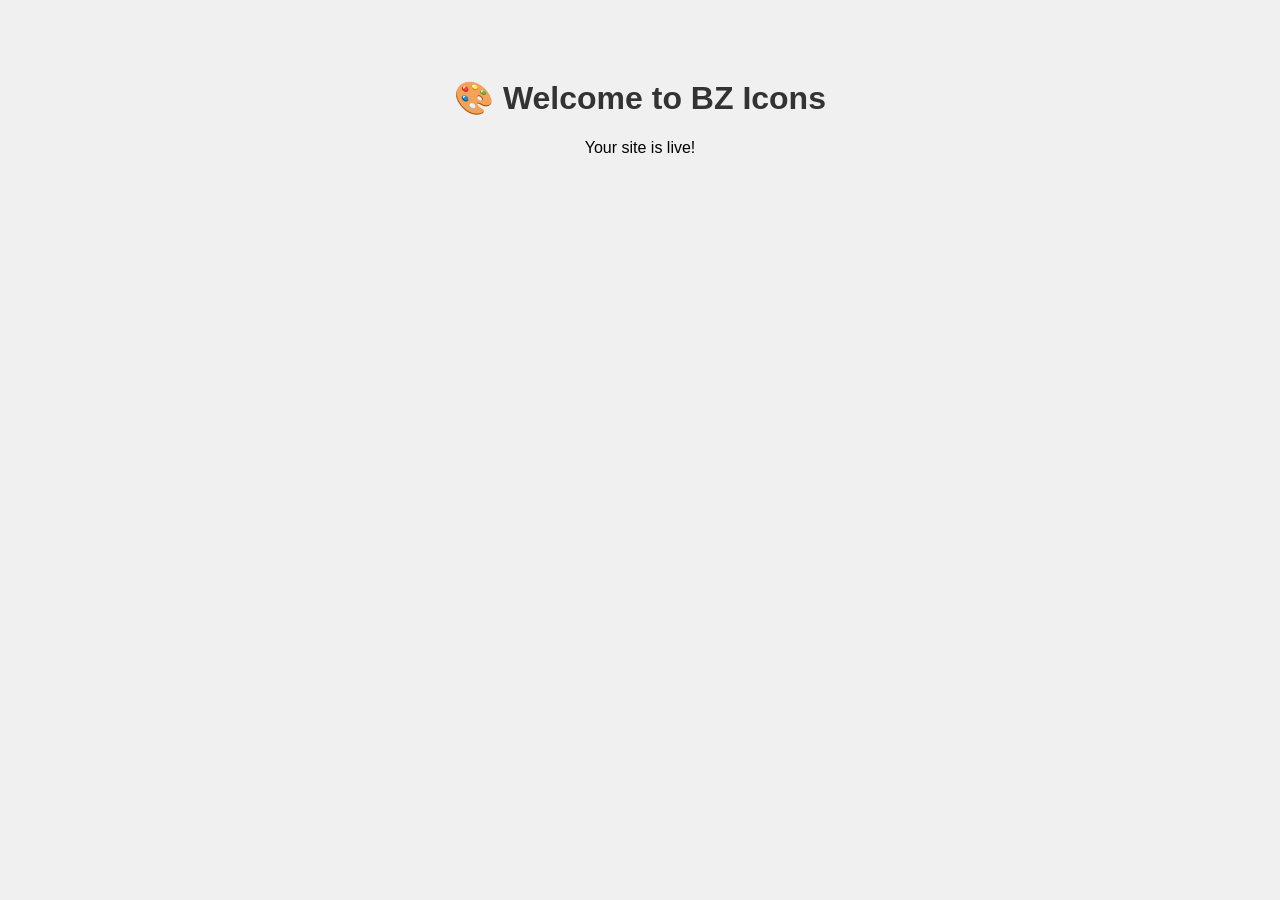
==== index.html @ bcf00e3f "Add initial HTML structure for BZ Icons site" ====
<!DOCTYPE html>
<html>
<head>
    <title>BZ Icons</title>
    <style>
        body {
            font-family: Arial, sans-serif;
            text-align: center;
            padding: 50px;
            background: #f0f0f0;
        }
        h1 { color: #333; }
    </style>
</head>
<body>
    <h1>🎨 Welcome to BZ Icons</h1>
    <p>Your site is live!</p>
</body>
</html>
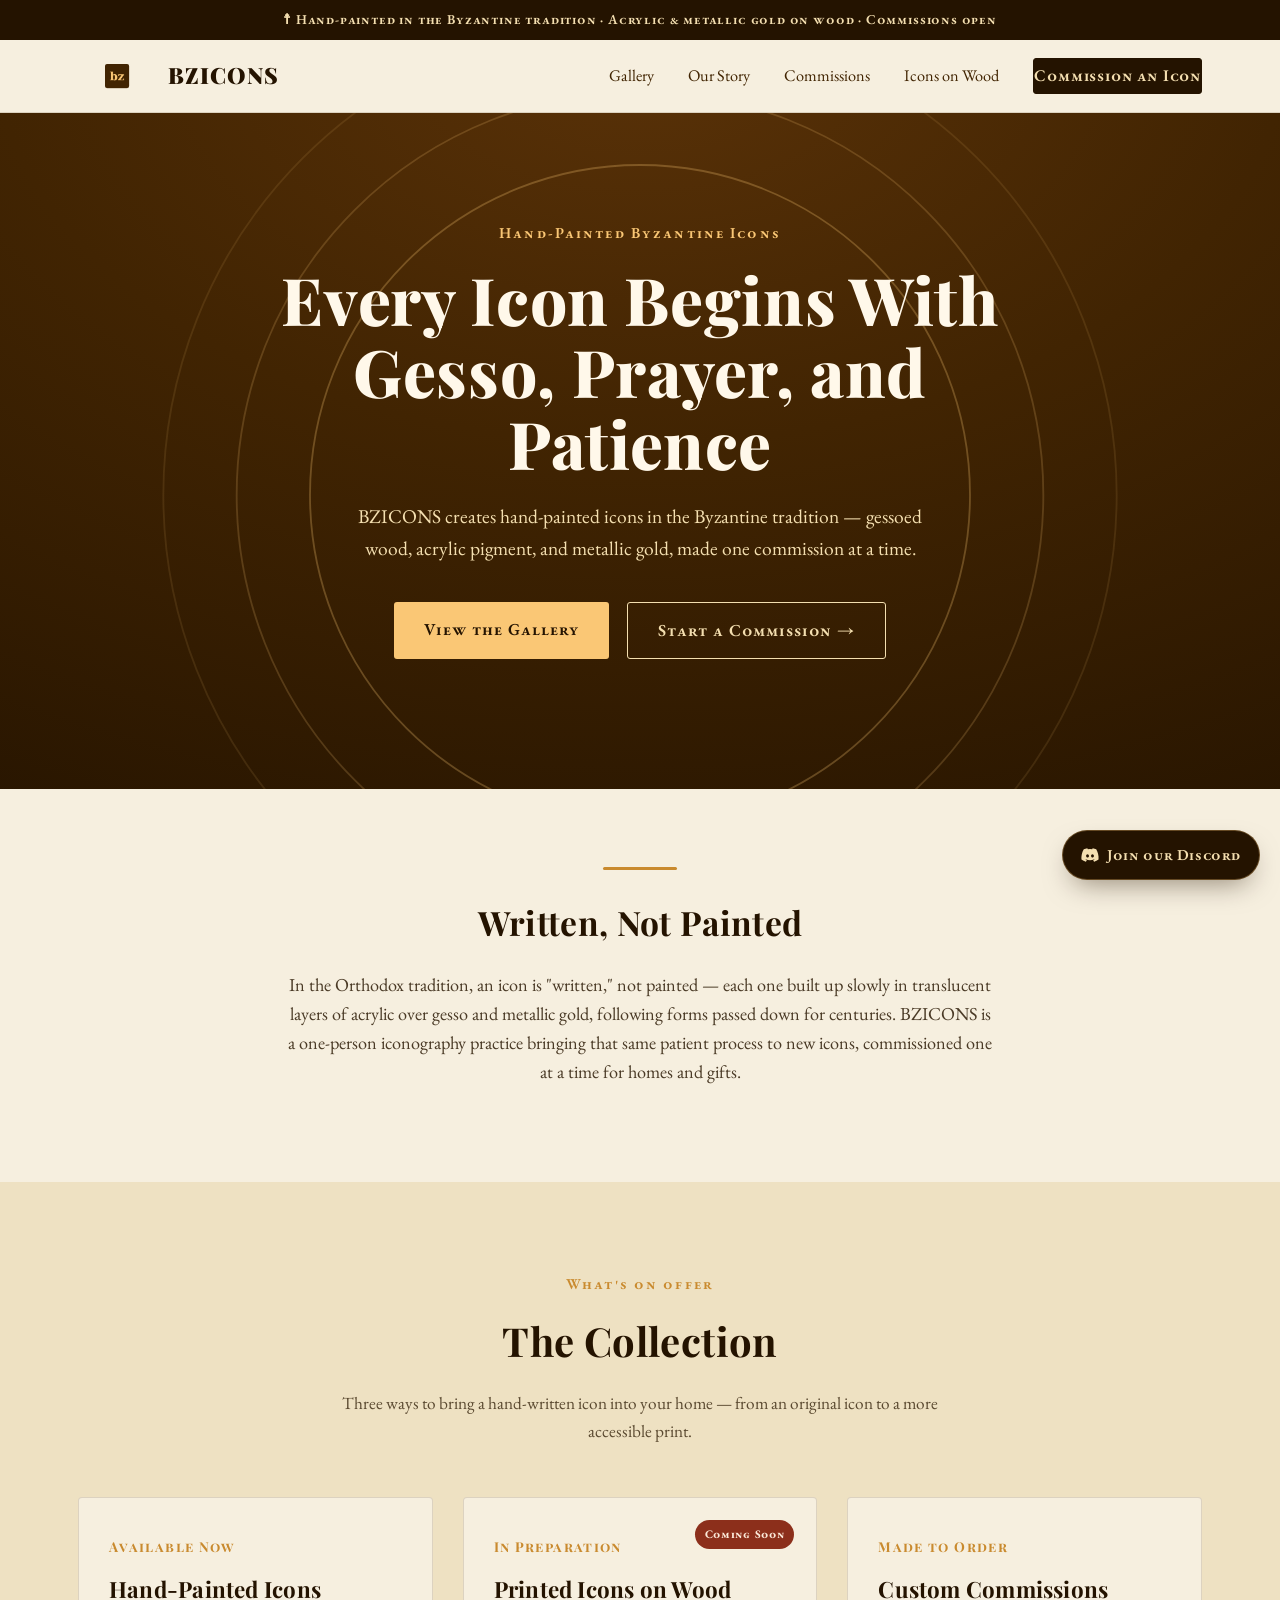
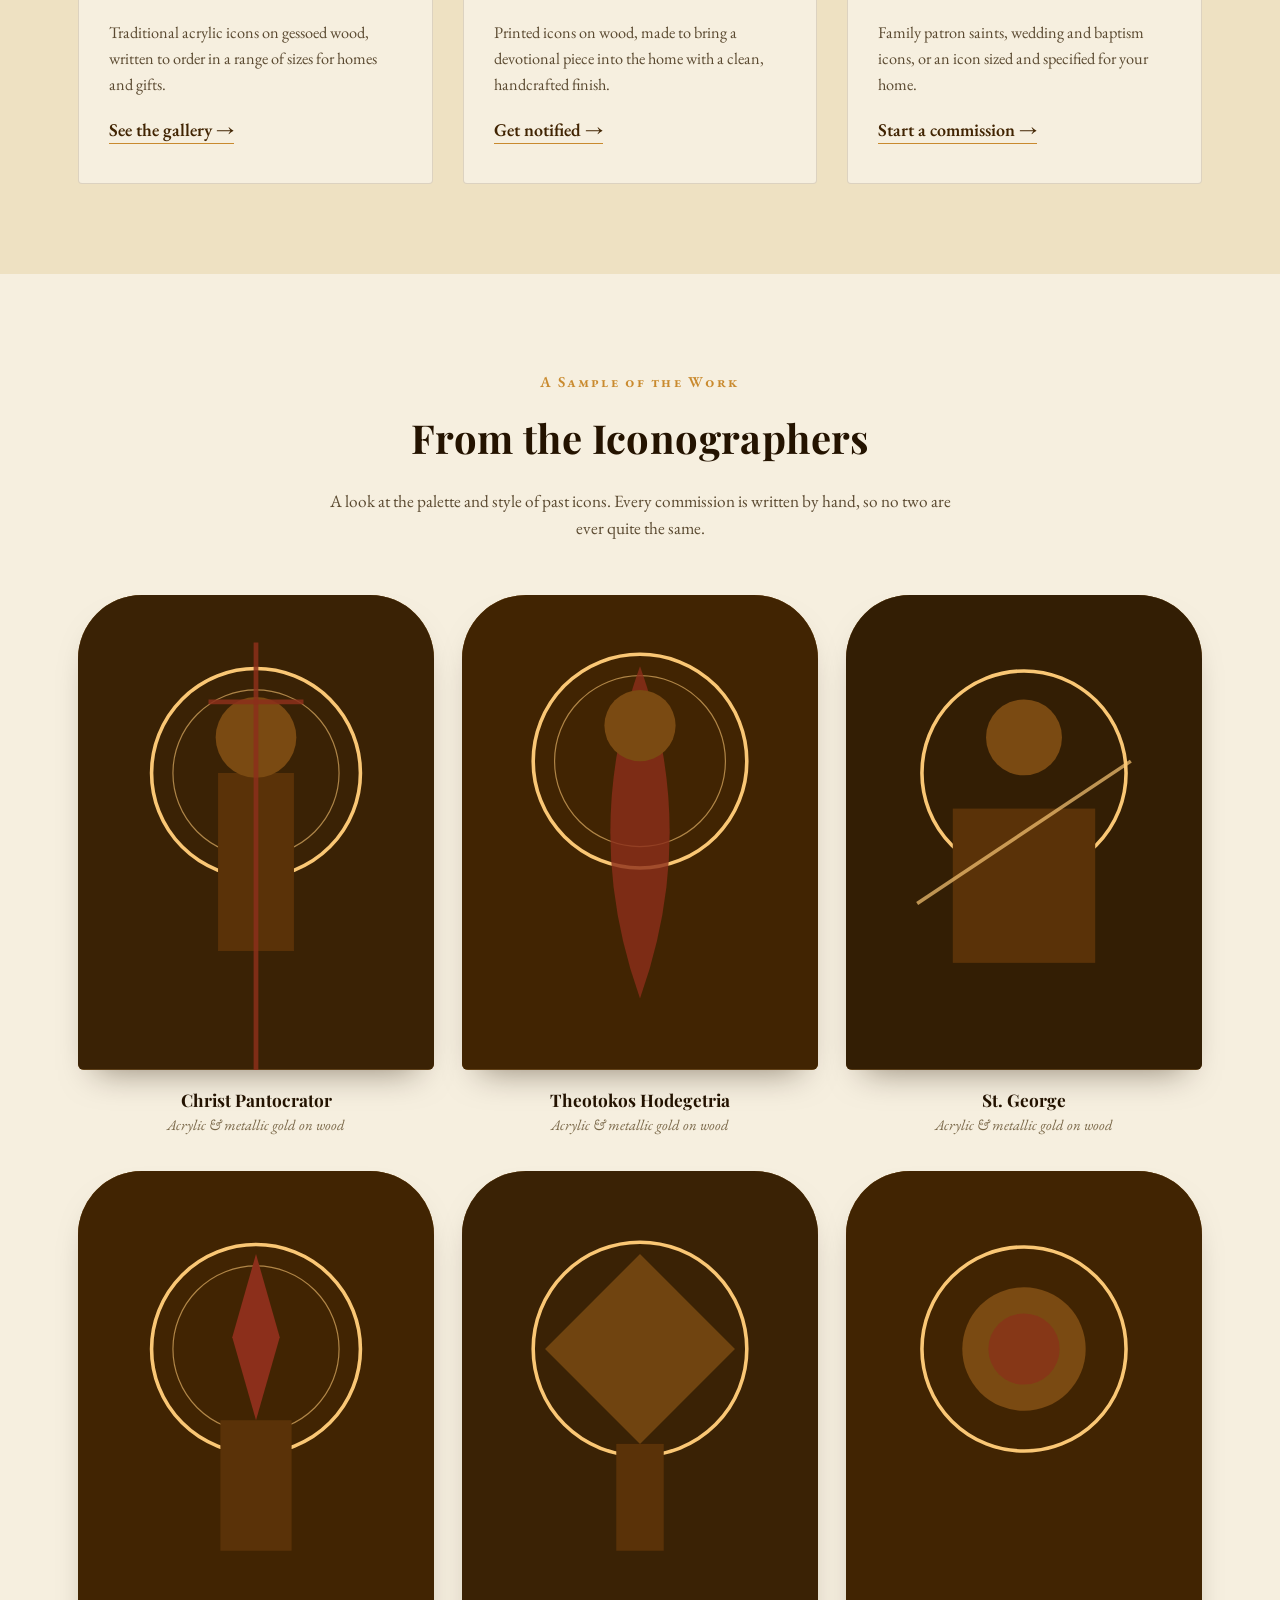
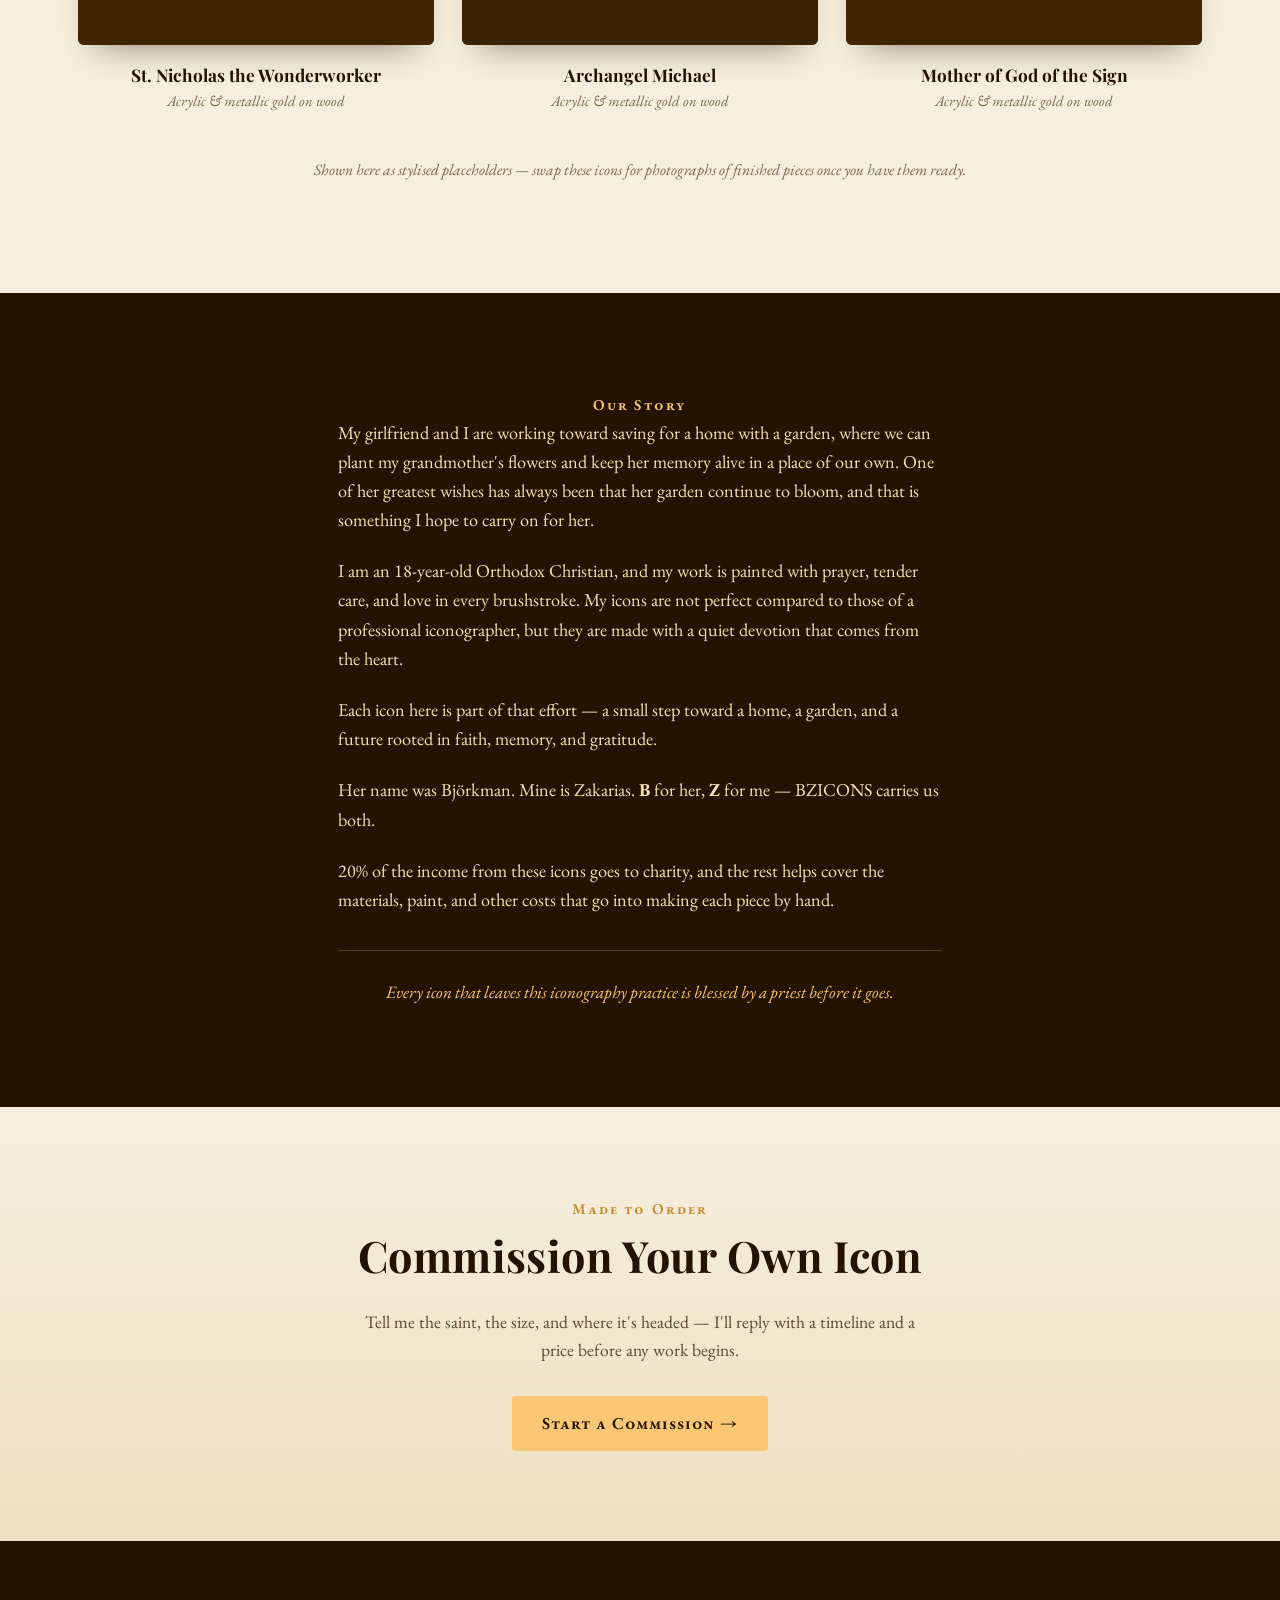
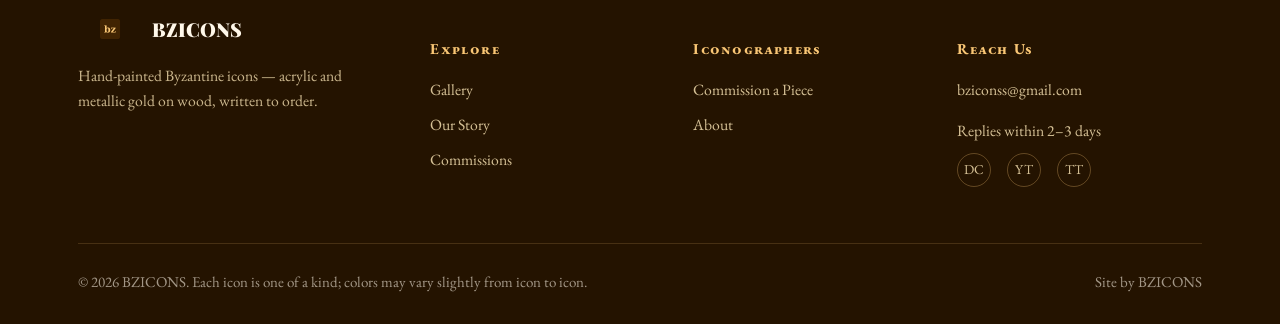
==== commit 255b21c7: "Add files via upload" ====
--- a/index.html
+++ b/index.html
@@ -1,19 +1,285 @@
 <!DOCTYPE html>
-<html>
+<html lang="en">
 <head>
-    <title>BZ Icons</title>
-    <style>
-        body {
-            font-family: Arial, sans-serif;
-            text-align: center;
-            padding: 50px;
-            background: #f0f0f0;
-        }
-        h1 { color: #333; }
-    </style>
+<meta charset="UTF-8">
+<meta name="viewport" content="width=device-width, initial-scale=1.0">
+<title>BZICONS — Hand-Painted Byzantine Icons</title>
+<meta name="description" content="BZICONS creates hand-painted icons in the Byzantine tradition — gessoed wood panels, acrylic, and metallic gold, made one commission at a time.">
+<link rel="icon" href="[data-uri]">
+<link rel="preconnect" href="https://fonts.googleapis.com">
+<link rel="preconnect" href="https://fonts.gstatic.com" crossorigin>
+<link href="https://fonts.googleapis.com/css2?family=Playfair+Display:wght@600;700;800;900&family=EB+Garamond:ital,wght@0,400;0,500;0,600;1,400&display=swap" rel="stylesheet">
+<link rel="stylesheet" href="styles.css">
 </head>
 <body>
-    <h1>🎨 Welcome to BZ Icons</h1>
-    <p>Your site is live!</p>
+
+<div class="announce">☨ Hand-painted in the Byzantine tradition · Acrylic &amp; metallic gold on wood · Commissions open</div>
+
+<header>
+  <div class="nav wrap">
+    <a href="#top" class="brand">
+      <img src="[data-uri]" alt="BZICONS mark">
+      <span class="brand-text">BZICONS</span>
+    </a>
+    <nav class="links" id="navLinks">
+      <a href="#gallery">Gallery</a>
+      <a href="#craft">Our Story</a>
+      <a href="#collection">Commissions</a>
+      <a href="#wood">Icons on Wood</a>
+      <a href="commission.html" class="cta-btn cta">Commission an Icon</a>
+    </nav>
+    <button class="menu-toggle" id="menuToggle" aria-label="Toggle menu"><span></span><span></span><span></span></button>
+  </div>
+</header>
+
+<section class="hero" id="top">
+  <svg class="halo" viewBox="0 0 600 600" xmlns="http://www.w3.org/2000/svg" aria-hidden="true">
+    <g stroke="#fac775" stroke-width="1" fill="none">
+      <circle cx="300" cy="300" r="180" opacity="0.5"/>
+      <circle cx="300" cy="300" r="220" opacity="0.35"/>
+      <circle cx="300" cy="300" r="260" opacity="0.2"/>
+    </g>
+    <g stroke="#fac775" stroke-width="1.4" opacity="0.55">
+      <!-- radiating rays -->
+    </g>
+    <script></script>
+  </svg>
+  <div class="hero-inner">
+    <div class="eyebrow">Hand-Painted Byzantine Icons</div>
+    <h1>Every Icon Begins With<br>Gesso, Prayer, and Patience</h1>
+    <p class="lead">BZICONS creates hand-painted icons in the Byzantine tradition — gessoed wood, acrylic pigment, and metallic gold, made one commission at a time.</p>
+    <div class="hero-ctas">
+      <a href="#gallery" class="btn btn-gold">View the Gallery</a>
+      <a href="commission.html" class="btn btn-outline">Start a Commission →</a>
+    </div>
+  </div>
+</section>
+
+<section class="intro reveal">
+  <div class="wrap">
+    <div class="signature-rule"></div>
+    <h2>Written, Not Painted</h2>
+    <p>In the Orthodox tradition, an icon is "written," not painted — each one built up slowly in translucent layers of acrylic over gesso and metallic gold, following forms passed down for centuries. BZICONS is a one-person iconography practice bringing that same patient process to new icons, commissioned one at a time for homes and gifts.</p>
+  </div>
+</section>
+
+<section class="collection" id="collection">
+  <div class="wrap">
+    <div class="section-head reveal">
+      <div class="eyebrow">What's on offer</div>
+      <h2>The Collection</h2>
+      <p>Three ways to bring a hand-written icon into your home — from an original icon to a more accessible print.</p>
+    </div>
+    <div class="cards">
+      <div class="card reveal">
+        <div class="num">Available Now</div>
+        <h3>Hand-Painted Icons</h3>
+        <p>Traditional acrylic icons on gessoed wood, written to order in a range of sizes for homes and gifts.</p>
+        <a href="#gallery" class="more">See the gallery →</a>
+      </div>
+      <div class="card reveal" id="wood">
+        <span class="badge">Coming Soon</span>
+        <div class="num">In Preparation</div>
+        <h3>Printed Icons on Wood</h3>
+        <p>Printed icons on wood, made to bring a devotional piece into the home with a clean, handcrafted finish.</p>
+        <a href="#contact" class="more">Get notified →</a>
+      </div>
+      <div class="card reveal">
+        <div class="num">Made to Order</div>
+        <h3>Custom Commissions</h3>
+        <p>Family patron saints, wedding and baptism icons, or an icon sized and specified for your home.</p>
+        <a href="commission.html" class="more">Start a commission →</a>
+      </div>
+    </div>
+  </div>
+</section>
+
+<section class="gallery" id="gallery">
+  <div class="wrap">
+    <div class="section-head reveal">
+      <div class="eyebrow">A Sample of the Work</div>
+      <h2>From the Iconographers</h2>
+      <p>A look at the palette and style of past icons. Every commission is written by hand, so no two are ever quite the same.</p>
+    </div>
+    <div class="gallery-grid">
+
+      <div class="panel reveal">
+        <div class="panel-frame">
+          <svg viewBox="0 0 300 400" xmlns="http://www.w3.org/2000/svg">
+            <rect width="300" height="400" fill="#3a2205"/>
+            <circle cx="150" cy="150" r="88" fill="none" stroke="#fac775" stroke-width="3"/>
+            <circle cx="150" cy="150" r="70" fill="none" stroke="#fac775" stroke-width="1" opacity=".6"/>
+            <rect x="118" y="150" width="64" height="150" fill="#5a3208"/>
+            <circle cx="150" cy="120" r="34" fill="#7a4a12"/>
+            <path d="M150 40 V440" stroke="#8c2f1b" stroke-width="4" opacity=".85"/>
+            <path d="M110 90 H190" stroke="#8c2f1b" stroke-width="4" opacity=".85"/>
+          </svg>
+        </div>
+        <div class="panel-cap">
+          <div class="name">Christ Pantocrator</div>
+          <div class="med">Acrylic &amp; metallic gold on wood</div>
+        </div>
+      </div>
+
+      <div class="panel reveal">
+        <div class="panel-frame">
+          <svg viewBox="0 0 300 400" xmlns="http://www.w3.org/2000/svg">
+            <rect width="300" height="400" fill="#412402"/>
+            <circle cx="150" cy="140" r="90" fill="none" stroke="#fac775" stroke-width="3"/>
+            <circle cx="150" cy="140" r="72" fill="none" stroke="#fac775" stroke-width="1" opacity=".6"/>
+            <path d="M150 60 Q100 200 150 340 Q200 200 150 60 Z" fill="#8c2f1b" opacity=".8"/>
+            <circle cx="150" cy="110" r="30" fill="#7a4a12"/>
+          </svg>
+        </div>
+        <div class="panel-cap">
+          <div class="name">Theotokos Hodegetria</div>
+          <div class="med">Acrylic &amp; metallic gold on wood</div>
+        </div>
+      </div>
+
+      <div class="panel reveal">
+        <div class="panel-frame">
+          <svg viewBox="0 0 300 400" xmlns="http://www.w3.org/2000/svg">
+            <rect width="300" height="400" fill="#331e04"/>
+            <circle cx="150" cy="150" r="86" fill="none" stroke="#fac775" stroke-width="3"/>
+            <rect x="90" y="180" width="120" height="130" fill="#5a3208"/>
+            <circle cx="150" cy="120" r="32" fill="#7a4a12"/>
+            <path d="M60 260 L240 140" stroke="#fac775" stroke-width="3" opacity=".7"/>
+          </svg>
+        </div>
+        <div class="panel-cap">
+          <div class="name">St. George</div>
+          <div class="med">Acrylic &amp; metallic gold on wood</div>
+        </div>
+      </div>
+
+      <div class="panel reveal">
+        <div class="panel-frame">
+          <svg viewBox="0 0 300 400" xmlns="http://www.w3.org/2000/svg">
+            <rect width="300" height="400" fill="#412402"/>
+            <circle cx="150" cy="150" r="88" fill="none" stroke="#fac775" stroke-width="3"/>
+            <circle cx="150" cy="150" r="70" fill="none" stroke="#fac775" stroke-width="1" opacity=".6"/>
+            <path d="M150 70 L170 140 L150 210 L130 140 Z" fill="#8c2f1b"/>
+            <rect x="120" y="210" width="60" height="110" fill="#5a3208"/>
+          </svg>
+        </div>
+        <div class="panel-cap">
+          <div class="name">St. Nicholas the Wonderworker</div>
+          <div class="med">Acrylic &amp; metallic gold on wood</div>
+        </div>
+      </div>
+
+      <div class="panel reveal">
+        <div class="panel-frame">
+          <svg viewBox="0 0 300 400" xmlns="http://www.w3.org/2000/svg">
+            <rect width="300" height="400" fill="#3a2205"/>
+            <circle cx="150" cy="150" r="90" fill="none" stroke="#fac775" stroke-width="3"/>
+            <path d="M150 70 L230 150 L150 230 L70 150 Z" fill="#7a4a12" opacity=".85"/>
+            <rect x="130" y="230" width="40" height="90" fill="#5a3208"/>
+          </svg>
+        </div>
+        <div class="panel-cap">
+          <div class="name">Archangel Michael</div>
+          <div class="med">Acrylic &amp; metallic gold on wood</div>
+        </div>
+      </div>
+
+      <div class="panel reveal">
+        <div class="panel-frame">
+          <svg viewBox="0 0 300 400" xmlns="http://www.w3.org/2000/svg">
+            <rect width="300" height="400" fill="#412402"/>
+            <circle cx="150" cy="150" r="86" fill="none" stroke="#fac775" stroke-width="3"/>
+            <circle cx="150" cy="150" r="52" fill="#7a4a12"/>
+            <circle cx="150" cy="150" r="30" fill="#8c2f1b" opacity=".7"/>
+          </svg>
+        </div>
+        <div class="panel-cap">
+          <div class="name">Mother of God of the Sign</div>
+          <div class="med">Acrylic &amp; metallic gold on wood</div>
+        </div>
+      </div>
+
+    </div>
+    <p class="gallery-note">Shown here as stylised placeholders — swap these icons for photographs of finished pieces once you have them ready.</p>
+  </div>
+</section>
+
+<section class="story reveal" id="craft">
+  <div class="wrap story-inner">
+    <div class="eyebrow">Our Story</div>
+    <p>My girlfriend and I are working toward saving for a home with a garden, where we can plant my grandmother's flowers and keep her memory alive in a place of our own. One of her greatest wishes has always been that her garden continue to bloom, and that is something I hope to carry on for her.</p>
+    <p>I am an 18-year-old Orthodox Christian, and my work is painted with prayer, tender care, and love in every brushstroke. My icons are not perfect compared to those of a professional iconographer, but they are made with a quiet devotion that comes from the heart.</p>
+    <p>Each icon here is part of that effort — a small step toward a home, a garden, and a future rooted in faith, memory, and gratitude.</p>
+    <p>Her name was Björkman. Mine is Zakarias. <strong>B</strong> for her, <strong>Z</strong> for me — BZICONS carries us both.</p>
+    <p>20% of the income from these icons goes to charity, and the rest helps cover the materials, paint, and other costs that go into making each piece by hand.</p>
+    <div class="story-blessing">Every icon that leaves this iconography practice is blessed by a priest before it goes.</div>
+  </div>
+</section>
+
+<section class="commission reveal" id="commission">
+  <div class="wrap">
+    <div class="eyebrow">Made to Order</div>
+    <h2>Commission Your Own Icon</h2>
+    <p>Tell me the saint, the size, and where it's headed — I'll reply with a timeline and a price before any work begins.</p>
+    <a href="commission.html" class="btn btn-gold">Start a Commission →</a>
+  </div>
+</section>
+
+<footer>
+  <div class="wrap">
+    <div class="foot-grid">
+      <div>
+        <div class="foot-brand">
+          <img src="[data-uri]" alt="BZICONS mark">
+          <span>BZICONS</span>
+        </div>
+        <p class="foot-desc">Hand-painted Byzantine icons — acrylic and metallic gold on wood, written to order.</p>
+      </div>
+      <div class="foot-col">
+        <h5>Explore</h5>
+        <a href="#gallery">Gallery</a>
+        <a href="#craft">Our Story</a>
+        <a href="#collection">Commissions</a>
+      </div>
+      <div class="foot-col">
+        <h5>Iconographers</h5>
+        <a href="commission.html">Commission a Piece</a>
+        <a href="#top">About</a>
+      </div>
+      <div class="foot-col">
+        <h5>Reach Us</h5>
+        <p>bziconss@gmail.com</p>
+        <p>Replies within 2–3 days</p>
+        <div class="social">
+          <a href="https://discord.gg/f4q5S5WsaD" aria-label="Discord" target="_blank" rel="noopener">DC</a>
+          <a href="https://www.youtube.com/@BZicons" aria-label="YouTube" target="_blank" rel="noopener">YT</a>
+          <a href="https://www.tiktok.com/@bzicons" aria-label="TikTok" target="_blank" rel="noopener">TT</a>
+        </div>
+      </div>
+    </div>
+    <div class="foot-bottom">
+      <small>© 2026 BZICONS. Each icon is one of a kind; colors may vary slightly from icon to icon.</small>
+      <small>Site by BZICONS</small>
+    </div>
+  </div>
+</footer>
+
+<a href="https://discord.gg/f4q5S5WsaD" class="discord-badge" target="_blank" rel="noopener" aria-label="Join our Discord">
+  <svg viewBox="0 0 24 24" fill="currentColor" aria-hidden="true"><path d="M20.3 4.4A19.8 19.8 0 0 0 15.6 3c-.2.4-.5.9-.7 1.3a18.3 18.3 0 0 0-5.8 0A9 9 0 0 0 8.4 3a19.7 19.7 0 0 0-4.7 1.4C1 9 .3 13.5.6 18a20 20 0 0 0 5.9 3c.5-.6.9-1.3 1.2-2a13 13 0 0 1-1.9-.9l.5-.4a14.2 14.2 0 0 0 11.4 0l.5.4c-.6.4-1.2.6-1.9.9.3.7.7 1.4 1.2 2a20 20 0 0 0 5.9-3c.4-5.2-.9-9.7-3.1-13.6ZM8.7 15.3c-1 0-1.9-1-1.9-2.1s.8-2.1 1.9-2.1c1 0 1.9 1 1.9 2.1 0 1.2-.8 2.1-1.9 2.1Zm6.6 0c-1 0-1.9-1-1.9-2.1s.8-2.1 1.9-2.1c1 0 1.9 1 1.9 2.1 0 1.2-.9 2.1-1.9 2.1Z"/></svg>
+  <span>Join our Discord</span>
+</a>
+
+<script>
+  const toggle = document.getElementById('menuToggle');
+  const links = document.getElementById('navLinks');
+  toggle.addEventListener('click', () => links.classList.toggle('open'));
+  links.querySelectorAll('a').forEach(a => a.addEventListener('click', () => links.classList.remove('open')));
+
+  const io = new IntersectionObserver((entries) => {
+    entries.forEach(e => { if(e.isIntersecting){ e.target.classList.add('in'); io.unobserve(e.target); } });
+  }, {threshold: .15});
+  document.querySelectorAll('.reveal').forEach(el => io.observe(el));
+</script>
+
 </body>
 </html>
--- a/styles.css
+++ b/styles.css
@@ -0,0 +1,457 @@
+:root{
+    --umber-dark:#241300;
+    --umber:#412402;
+    --umber-soft:#5a3208;
+    --gold:#fac775;
+    --gold-deep:#c98a2e;
+    --gold-pale:#f4dfb0;
+    --parchment:#f6efdf;
+    --parchment-dim:#eee1c2;
+    --ink:#2a2014;
+    --cinnabar:#8c2f1b;
+    --shadow: 0 20px 50px -20px rgba(36,19,0,.45);
+  }
+
+  *{box-sizing:border-box;}
+  html{scroll-behavior:smooth;}
+  body{
+    margin:0;
+    background:var(--parchment);
+    color:var(--ink);
+    font-family:'EB Garamond', Georgia, serif;
+    font-size:18px;
+    line-height:1.6;
+    -webkit-font-smoothing:antialiased;
+  }
+  h1,h2,h3{
+    font-family:'Playfair Display', Georgia, serif;
+    margin:0;
+    color:var(--umber-dark);
+    letter-spacing:.01em;
+  }
+  a{color:inherit;text-decoration:none;}
+  img{max-width:100%;display:block;}
+  .wrap{max-width:1180px;margin:0 auto;padding:0 28px;}
+  .eyebrow{
+    font-family:'EB Garamond', serif;
+    font-variant:small-caps;
+    letter-spacing:.14em;
+    font-weight:600;
+    color:var(--gold-deep);
+    font-size:.95rem;
+  }
+  ::selection{background:var(--gold-pale);}
+  @media (prefers-reduced-motion: reduce){
+    *{animation-duration:0.001ms !important; animation-iteration-count:1 !important; transition-duration:0.001ms !important; scroll-behavior:auto !important;}
+  }
+
+  /* ===== Announcement bar ===== */
+  .announce{
+    background:var(--umber-dark);
+    color:var(--gold-pale);
+    text-align:center;
+    font-size:.85rem;
+    letter-spacing:.06em;
+    padding:9px 16px;
+    font-variant:small-caps;
+    font-weight:600;
+  }
+
+  /* ===== Header ===== */
+  header{
+    position:sticky; top:0; z-index:50;
+    background:rgba(246,239,223,.92);
+    backdrop-filter:blur(8px);
+    border-bottom:1px solid rgba(65,36,2,.14);
+  }
+  .nav{
+    display:flex; align-items:center; justify-content:space-between;
+    padding:14px 28px;
+  }
+  .brand{display:flex; align-items:center; gap:12px;}
+  .brand img{height:44px; width:auto;}
+  .brand-text{
+    font-family:'Playfair Display', serif;
+    font-weight:900;
+    font-size:1.4rem;
+    letter-spacing:.04em;
+    color:var(--umber-dark);
+  }
+  nav.links{display:flex; align-items:center; gap:34px;}
+  nav.links a{
+    font-size:1.02rem;
+    color:var(--umber);
+    position:relative;
+    padding:4px 0;
+  }
+  nav.links a:not(.cta)::after{
+    content:'';
+    position:absolute; left:0; bottom:-2px;
+    width:0; height:1.5px; background:var(--gold-deep);
+    transition:width .25s ease;
+  }
+  nav.links a:not(.cta):hover::after{width:100%;}
+  .cta-btn{
+    background:var(--umber-dark);
+    color:var(--gold-pale) !important;
+    padding:11px 22px;
+    border-radius:3px;
+    font-variant:small-caps;
+    letter-spacing:.05em;
+    font-weight:600;
+    border:1px solid var(--umber-dark);
+    transition:background .2s, color .2s;
+    white-space:nowrap;
+  }
+  .cta-btn:hover{background:transparent; color:var(--umber-dark) !important;}
+  .menu-toggle{display:none; background:none; border:none; cursor:pointer; padding:6px;}
+  .menu-toggle span{display:block; width:26px; height:2px; background:var(--umber-dark); margin:5px 0;}
+
+  /* ===== Hero ===== */
+  .hero{
+    position:relative;
+    background:radial-gradient(120% 140% at 50% -10%, #5a3208 0%, var(--umber) 42%, var(--umber-dark) 100%);
+    color:var(--parchment);
+    overflow:hidden;
+    padding:108px 28px 130px;
+    text-align:center;
+  }
+  .halo{
+    position:absolute;
+    top:50%; left:50%;
+    width:min(1100px, 160vw); height:min(1100px, 160vw);
+    transform:translate(-50%,-46%);
+    z-index:0;
+    opacity:.55;
+    animation:spin 140s linear infinite;
+  }
+  @keyframes spin{ to{ transform:translate(-50%,-46%) rotate(360deg);} }
+  .hero-inner{position:relative; z-index:2; max-width:760px; margin:0 auto;}
+  .hero .eyebrow{color:var(--gold);}
+  .hero h1{
+    font-size:clamp(2.4rem, 5.4vw, 4.1rem);
+    font-weight:800;
+    line-height:1.1;
+    margin:18px 0 22px;
+    color:#fff8ea;
+  }
+  .hero p.lead{
+    font-size:1.22rem;
+    color:var(--gold-pale);
+    max-width:600px;
+    margin:0 auto 38px;
+  }
+  .hero-ctas{display:flex; gap:18px; justify-content:center; flex-wrap:wrap;}
+  .btn{
+    display:inline-block;
+    padding:14px 30px;
+    border-radius:3px;
+    font-variant:small-caps;
+    letter-spacing:.06em;
+    font-weight:600;
+    font-size:1.05rem;
+    transition:transform .2s ease, box-shadow .2s ease, background .2s, color .2s;
+  }
+  .btn-gold{background:var(--gold); color:var(--umber-dark);}
+  .btn-gold:hover{transform:translateY(-2px); box-shadow:0 14px 30px -10px rgba(250,199,117,.55);}
+  .btn-outline{border:1.5px solid var(--gold-pale); color:var(--gold-pale);}
+  .btn-outline:hover{background:var(--gold-pale); color:var(--umber-dark);}
+
+  /* ===== Intro strip ===== */
+  .intro{
+    padding:78px 28px;
+    text-align:center;
+  }
+  .intro .wrap{max-width:760px;}
+  .intro h2{font-size:clamp(1.6rem,3vw,2.1rem); margin-bottom:20px;}
+  .intro p{font-size:1.14rem; color:#4a3a26;}
+  .signature-rule{
+    width:74px; height:3px; background:var(--gold-deep); margin:0 auto 26px; border-radius:2px;
+  }
+
+  /* ===== Section heading helper ===== */
+  .section-head{text-align:center; max-width:640px; margin:0 auto 52px;}
+  .section-head h2{font-size:clamp(1.8rem,3.4vw,2.5rem); margin:12px 0 14px;}
+  .section-head p{color:#5a4930; font-size:1.08rem;}
+
+  /* ===== Collection cards ===== */
+  .collection{padding:90px 28px; background:var(--parchment-dim);}
+  .cards{display:grid; grid-template-columns:repeat(3,1fr); gap:30px;}
+  .card{
+    background:var(--parchment);
+    border:1px solid rgba(65,36,2,.14);
+    border-radius:4px;
+    padding:38px 30px;
+    position:relative;
+    transition:transform .25s ease, box-shadow .25s ease;
+  }
+  .card:hover{transform:translateY(-6px); box-shadow:var(--shadow);}
+  .card .num{
+    font-family:'Playfair Display',serif;
+    font-size:.85rem;
+    color:var(--gold-deep);
+    font-variant:small-caps;
+    letter-spacing:.1em;
+    font-weight:700;
+  }
+  .card h3{font-size:1.4rem; margin:14px 0 12px;}
+  .card p{color:#5a4930; font-size:1.02rem; margin:0 0 18px;}
+  .card a.more{font-weight:600; color:var(--umber); border-bottom:1px solid var(--gold-deep); padding-bottom:2px;}
+  .badge{
+    position:absolute; top:22px; right:22px;
+    background:var(--cinnabar); color:#fbe9d9;
+    font-size:.72rem; font-weight:700; letter-spacing:.06em;
+    padding:5px 10px; border-radius:20px; font-variant:small-caps;
+  }
+
+  /* ===== Contact ===== */
+  .contact-section{padding:60px 28px 90px; background:linear-gradient(180deg, rgba(244,223,176,.18), rgba(244,223,176,0));}
+  .contact-grid{
+    display:grid; grid-template-columns:repeat(3, minmax(0, 1fr)); gap:24px; margin-top:28px;
+  }
+  .contact-card{
+    display:flex; flex-direction:column; justify-content:center; gap:10px;
+    background:var(--parchment); border:1px solid rgba(65,36,2,.14); border-radius:10px;
+    padding:28px 24px; box-shadow:var(--shadow); transition:transform .2s ease, box-shadow .2s ease;
+  }
+  .contact-card:hover{transform:translateY(-4px); box-shadow:0 18px 40px -20px rgba(36,19,0,.46);}
+  .contact-label{
+    font-family:'EB Garamond', serif; font-variant:small-caps; letter-spacing:.12em; font-weight:700;
+    color:var(--gold-deep); font-size:.82rem;
+  }
+  .contact-card strong{font-size:1.3rem; color:var(--umber-dark); font-family:'Playfair Display', serif; font-weight:700;}
+  .contact-card small{font-size:1rem; color:#5a4930;}
+
+  /* ===== Gallery ===== */
+  .gallery{padding:96px 28px;}
+  .gallery-grid{
+    display:grid;
+    grid-template-columns:repeat(3, 1fr);
+    gap:34px 28px;
+  }
+  .panel{
+    text-align:center;
+  }
+  .panel-frame{
+    aspect-ratio:3/4;
+    border-radius:64px 64px 6px 6px;
+    background:var(--umber);
+    position:relative;
+    overflow:hidden;
+    box-shadow: inset 0 0 0 2px rgba(250,199,117,.55), 0 18px 34px -18px rgba(36,19,0,.5);
+  }
+  .panel-frame::before{
+    content:'';
+    position:absolute; inset:10px;
+    border-radius:56px 56px 4px 4px;
+    border:1px solid rgba(250,199,117,.35);
+  }
+  .panel-frame svg{position:absolute; inset:0; width:100%; height:100%;}
+  .panel-cap{margin-top:16px;}
+  .panel-cap .name{font-family:'Playfair Display',serif; font-weight:700; font-size:1.08rem; color:var(--umber-dark);}
+  .panel-cap .med{font-size:.92rem; color:#7a6849; font-style:italic;}
+  .gallery-note{
+    text-align:center; margin-top:44px; color:#7a6849; font-size:.98rem; font-style:italic;
+  }
+
+  /* ===== Process ===== */
+  .story{background:var(--umber-dark); color:var(--parchment); padding:100px 28px;}
+  .story-inner{max-width:660px; margin:0 auto; text-align:center;}
+  .story-inner .eyebrow{color:var(--gold);}
+  .story-inner h2{color:#fff8ea; font-size:clamp(1.9rem,3.6vw,2.6rem); margin:14px 0 30px;}
+  .story-inner p{
+    font-size:1.14rem; color:var(--gold-pale); text-align:left;
+    margin:0 0 22px;
+  }
+  .story-inner p:last-of-type{margin-bottom:0;}
+  .story-signoff{
+    margin-top:34px; font-style:italic; color:var(--gold);
+    font-family:'Playfair Display',serif; font-size:1.1rem;
+  }
+  .story-blessing{
+    margin-top:36px; padding-top:28px; border-top:1px solid rgba(250,199,117,.25);
+    font-style:italic; color:var(--gold); font-size:1.08rem; text-align:center !important;
+  }
+
+  /* ===== Commission banner ===== */
+  .commission{
+    padding:90px 28px;
+    text-align:center;
+    background:linear-gradient(180deg, var(--parchment) 0%, var(--parchment-dim) 100%);
+  }
+  .commission h2{font-size:clamp(1.9rem,3.6vw,2.7rem); margin-bottom:18px;}
+  .commission p{max-width:560px; margin:0 auto 32px; color:#5a4930; font-size:1.1rem;}
+
+  /* ===== Newsletter ===== */
+  .newsletter{
+    background:var(--umber);
+    color:var(--parchment);
+    padding:70px 28px;
+  }
+  .newsletter .wrap{
+    display:flex; align-items:center; justify-content:space-between; gap:40px; flex-wrap:wrap;
+  }
+  .newsletter h3{color:#fff8ea; font-size:1.6rem; margin-bottom:8px;}
+  .newsletter p{color:var(--gold-pale); margin:0; max-width:420px;}
+  .newsletter form{display:flex; gap:10px; flex-wrap:wrap;}
+  .newsletter input[type=email]{
+    padding:13px 16px; border-radius:3px; border:1px solid rgba(250,199,117,.4);
+    background:rgba(255,255,255,.06); color:#fff8ea; font-family:inherit; font-size:1rem; min-width:240px;
+  }
+  .newsletter input::placeholder{color:rgba(246,239,223,.55);}
+  .newsletter button{
+    background:var(--gold); color:var(--umber-dark); border:none; padding:13px 24px;
+    border-radius:3px; font-variant:small-caps; letter-spacing:.05em; font-weight:700; cursor:pointer;
+    transition:background .2s;
+  }
+  .newsletter button:hover{background:var(--gold-pale);}
+
+  /* ===== Footer ===== */
+  footer{background:var(--umber-dark); color:var(--gold-pale); padding:70px 28px 30px;}
+  .foot-grid{
+    display:grid; grid-template-columns:1.4fr 1fr 1fr 1.1fr; gap:40px;
+    padding-bottom:46px; border-bottom:1px solid rgba(250,199,117,.16);
+  }
+  .foot-brand{display:flex; align-items:center; gap:10px; margin-bottom:16px;}
+  .foot-brand img{height:36px;}
+  .foot-brand span{font-family:'Playfair Display',serif; font-weight:900; color:#fff8ea; font-size:1.2rem;}
+  .foot-col h5{
+    font-variant:small-caps; letter-spacing:.08em; color:var(--gold);
+    font-size:.95rem; margin-bottom:16px; font-weight:700;
+  }
+  .foot-col a, .foot-col p{display:block; color:var(--gold-pale); opacity:.85; margin-bottom:10px; font-size:.98rem;}
+  .foot-col a:hover{opacity:1; color:#fff8ea;}
+  .foot-desc{font-size:.98rem; color:var(--gold-pale); opacity:.8; max-width:280px;}
+  .foot-bottom{
+    display:flex; justify-content:space-between; align-items:center; padding-top:26px; flex-wrap:wrap; gap:12px;
+  }
+  .foot-bottom small{color:rgba(246,239,223,.6);}
+  .social{display:flex; gap:16px;}
+  .social a{
+    width:34px; height:34px; border-radius:50%; border:1px solid rgba(250,199,117,.35);
+    display:flex; align-items:center; justify-content:center; font-size:.85rem;
+  }
+  .social a:hover{background:var(--gold); color:var(--umber-dark); border-color:var(--gold);}
+
+  /* ===== Floating Discord badge ===== */
+  .discord-badge{
+    position:fixed; right:20px; bottom:20px; z-index:60;
+    display:flex; align-items:center; gap:8px;
+    background:var(--umber-dark); color:var(--gold-pale) !important;
+    padding:12px 18px; border-radius:30px;
+    font-variant:small-caps; letter-spacing:.04em; font-weight:600; font-size:.95rem;
+    box-shadow:0 12px 28px -10px rgba(36,19,0,.5);
+    border:1px solid rgba(250,199,117,.3);
+    transition:transform .2s ease, background .2s ease;
+  }
+  .discord-badge:hover{transform:translateY(-3px); background:var(--umber);}
+  .discord-badge svg{width:18px; height:18px; flex:none;}
+  @media (max-width:520px){
+    .discord-badge span{display:none;}
+    .discord-badge{padding:12px; border-radius:50%;}
+  }
+
+  /* ===== Reveal on scroll ===== */
+  .reveal{opacity:0; transform:translateY(18px); transition:opacity .7s ease, transform .7s ease;}
+  .reveal.in{opacity:1; transform:none;}
+
+  /* ===== Mobile ===== */
+  @media (max-width:920px){
+    .cards{grid-template-columns:1fr;}
+    .gallery-grid{grid-template-columns:repeat(2,1fr);}
+    .steps{grid-template-columns:repeat(2,1fr);}
+    .foot-grid{grid-template-columns:1fr 1fr;}
+  }
+  @media (max-width:680px){
+    nav.links{
+      position:fixed; inset:0 0 0 auto; top:0; height:100vh; width:78%;
+      background:var(--parchment); flex-direction:column; align-items:flex-start;
+      padding:90px 30px; gap:26px; transform:translateX(100%); transition:transform .3s ease;
+      box-shadow:-10px 0 30px rgba(0,0,0,.15);
+    }
+    nav.links.open{transform:translateX(0);}
+    .menu-toggle{display:block;}
+    .gallery-grid{grid-template-columns:1fr 1fr;}
+    .steps{grid-template-columns:1fr;}
+    .newsletter .wrap{flex-direction:column; align-items:flex-start;}
+    .foot-grid{grid-template-columns:1fr;}
+  }
+
+/* ===== Commission page ===== */
+.page-hero{
+  background:radial-gradient(120% 140% at 50% -10%, #5a3208 0%, var(--umber) 42%, var(--umber-dark) 100%);
+  color:var(--parchment);
+  padding:86px 28px 70px;
+  text-align:center;
+}
+.page-hero .eyebrow{color:var(--gold);}
+.page-hero h1{
+  font-size:clamp(2.1rem, 4.6vw, 3.2rem);
+  color:#fff8ea; margin:14px 0 16px; line-height:1.15;
+}
+.page-hero p{color:var(--gold-pale); max-width:560px; margin:0 auto; font-size:1.12rem;}
+
+.how-it-works{padding:64px 28px 20px;}
+.how-grid{
+  display:grid; grid-template-columns:repeat(3,1fr); gap:26px;
+  max-width:960px; margin:0 auto;
+}
+.how-step{
+  text-align:center; padding:26px 18px;
+  border-top:2px solid var(--gold-deep);
+}
+.how-step .stepnum{
+  font-family:'Playfair Display',serif; font-size:1.8rem; font-weight:800;
+  color:var(--gold-deep); display:block; margin-bottom:10px;
+}
+.how-step h4{font-family:'Playfair Display',serif; font-size:1.08rem; margin-bottom:8px;}
+.how-step p{font-size:.96rem; color:#5a4930;}
+
+.commission-form-section{padding:60px 28px 110px;}
+.form-card{
+  max-width:640px; margin:0 auto;
+  background:var(--parchment); border:1px solid rgba(65,36,2,.16);
+  border-radius:6px; padding:44px 40px;
+  box-shadow:var(--shadow);
+}
+.form-card h2{font-size:1.6rem; margin-bottom:8px;}
+.form-card > p{color:#5a4930; margin-bottom:30px; font-size:1.02rem;}
+.form-row{margin-bottom:22px;}
+.form-row label{
+  display:block; font-variant:small-caps; letter-spacing:.05em; font-weight:600;
+  color:var(--umber); margin-bottom:7px; font-size:1rem;
+}
+.form-row .hint{display:block; font-size:.85rem; color:#8a7657; font-weight:400; font-variant:normal; letter-spacing:0; margin-top:3px;}
+.form-row input[type=text],
+.form-row input[type=email],
+.form-row select,
+.form-row textarea{
+  width:100%; padding:12px 14px; border-radius:4px;
+  border:1px solid rgba(65,36,2,.28); background:#fffdf7;
+  font-family:'EB Garamond', serif; font-size:1.05rem; color:var(--ink);
+}
+.form-row textarea{resize:vertical; min-height:100px;}
+.form-row input:focus, .form-row select:focus, .form-row textarea:focus{
+  outline:2px solid var(--gold-deep); outline-offset:1px;
+}
+.form-two-col{display:grid; grid-template-columns:1fr 1fr; gap:20px;}
+.form-submit{
+  width:100%; background:var(--umber-dark); color:var(--gold-pale);
+  border:none; padding:15px 24px; border-radius:4px;
+  font-variant:small-caps; letter-spacing:.05em; font-weight:700; font-size:1.08rem;
+  cursor:pointer; transition:background .2s;
+}
+.form-submit:hover{background:var(--umber);}
+.form-note{font-size:.9rem; color:#8a7657; margin-top:14px; text-align:center;}
+.honeypot{position:absolute; left:-9999px; opacity:0;}
+.back-link{
+  display:inline-block; margin-bottom:26px; color:var(--umber);
+  font-variant:small-caps; letter-spacing:.05em; font-weight:600;
+  border-bottom:1px solid var(--gold-deep); padding-bottom:2px;
+}
+
+@media (max-width:600px){
+  .how-grid{grid-template-columns:1fr;}
+  .form-two-col{grid-template-columns:1fr;}
+  .form-card{padding:34px 22px;}
+}
